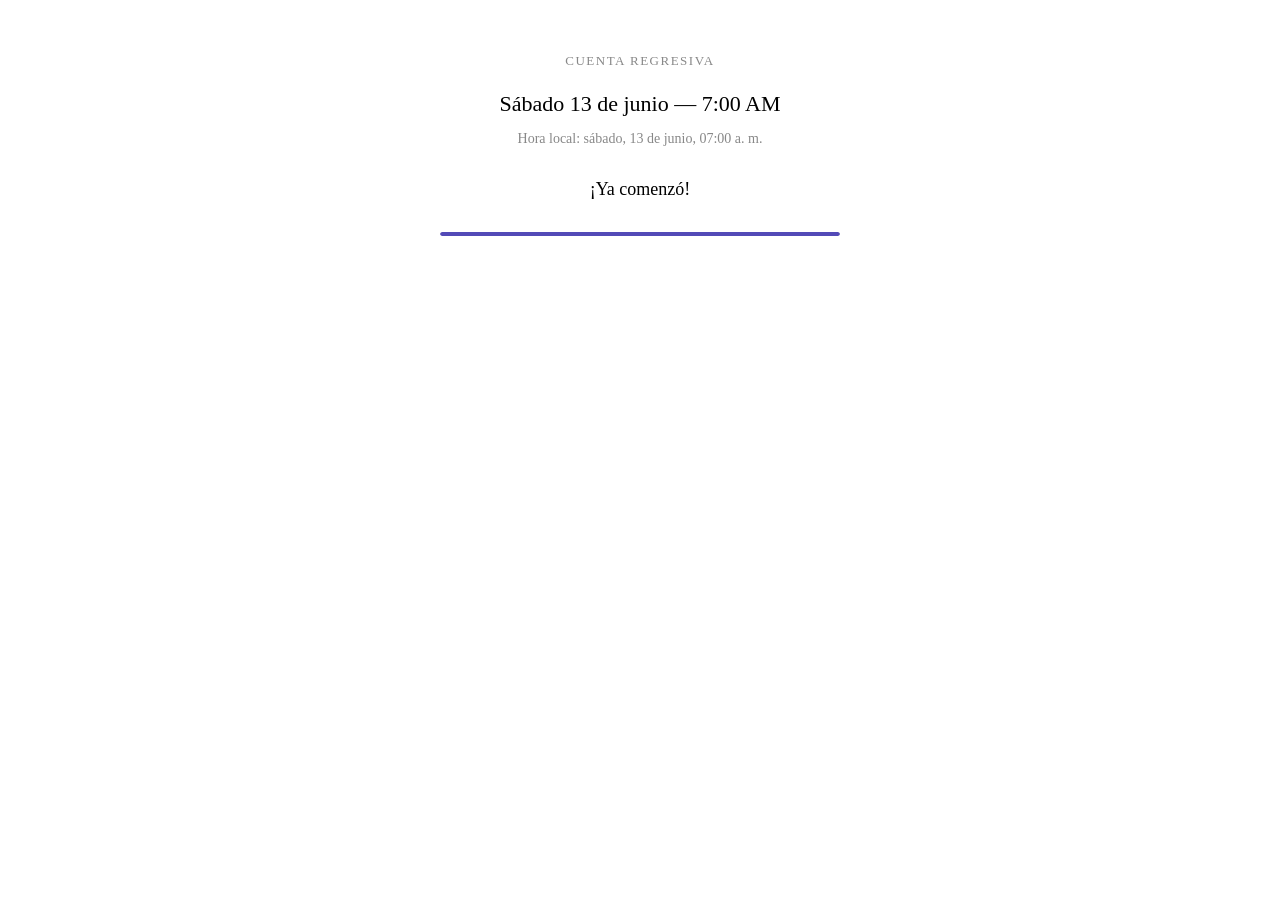
==== index.html @ 5d5aaa9b "a1" ====
<!DOCTYPE html>
<html lang="en">
<head>
    <meta charset="UTF-8">
    <meta name="viewport" content="width=device-width, initial-scale=1.0">
    <title>Melody &#128064;</title>
    <link rel="stylesheet" href="contadorRegresivo.css">
</head>
<body>
    <div class="countdown-wrap">
        <p class="countdown-label">Cuenta regresiva</p>
        <p class="countdown-title">Sábado 13 de junio — 7:00 AM</p>
        <p class="countdown-subtitle" id="local-tz"></p>

        <div class="countdown-grid" id="countdown-grid">
            <div class="countdown-unit"><div class="countdown-number" id="days">--</div><div class="countdown-unit-label">Días</div></div>
            <div class="countdown-unit"><div class="countdown-number" id="hours">--</div><div class="countdown-unit-label">Horas</div></div>
            <div class="countdown-unit"><div class="countdown-number" id="minutes">--</div><div class="countdown-unit-label">Minutos</div></div>
            <div class="countdown-unit"><div class="countdown-number" id="seconds">--</div><div class="countdown-unit-label">Segundos</div></div>
        </div>

        <div class="progress-bar-wrap">
            <div class="progress-bar-bg">
                <div class="progress-bar-fill" id="progress-fill"></div>
            </div>
        </div>
    </div>

    <script src="contadorRegresivo.js"></script>
</body>
</html>
    
</body>
<script src="contadorRegresivo.js"></script>
</html>
---- contadorRegresivo.css ----
.countdown-wrap { padding: 2rem 0; text-align: center; }
.countdown-label { font-size: 13px; color: #888; letter-spacing: 1.5px; text-transform: uppercase; margin-bottom: 0.5rem; }
.countdown-title { font-size: 22px; font-weight: 500; margin-bottom: 0.25rem; }
.countdown-subtitle { font-size: 14px; color: #888; margin-bottom: 2rem; }
.countdown-grid { display: flex; justify-content: center; gap: 16px; flex-wrap: wrap; margin-bottom: 2rem; }
.countdown-unit { background: #fff; border: 1px solid rgba(0,0,0,0.08); border-radius: 12px; padding: 1.25rem 1rem; min-width: 80px; max-width: 120px; flex: 1; }
.countdown-number { font-size: 36px; font-weight: 500; line-height: 1; font-variant-numeric: tabular-nums; }
.countdown-unit-label { font-size: 11px; color: #888; letter-spacing: 1px; text-transform: uppercase; margin-top: 6px; }
.progress-bar-wrap { max-width: 400px; margin: 0 auto; }
.progress-bar-bg { background: #f0f0f0; border-radius: 99px; height: 4px; overflow: hidden; }
.progress-bar-fill { height: 4px; border-radius: 99px; background: #534AB7; transition: width 1s linear; }
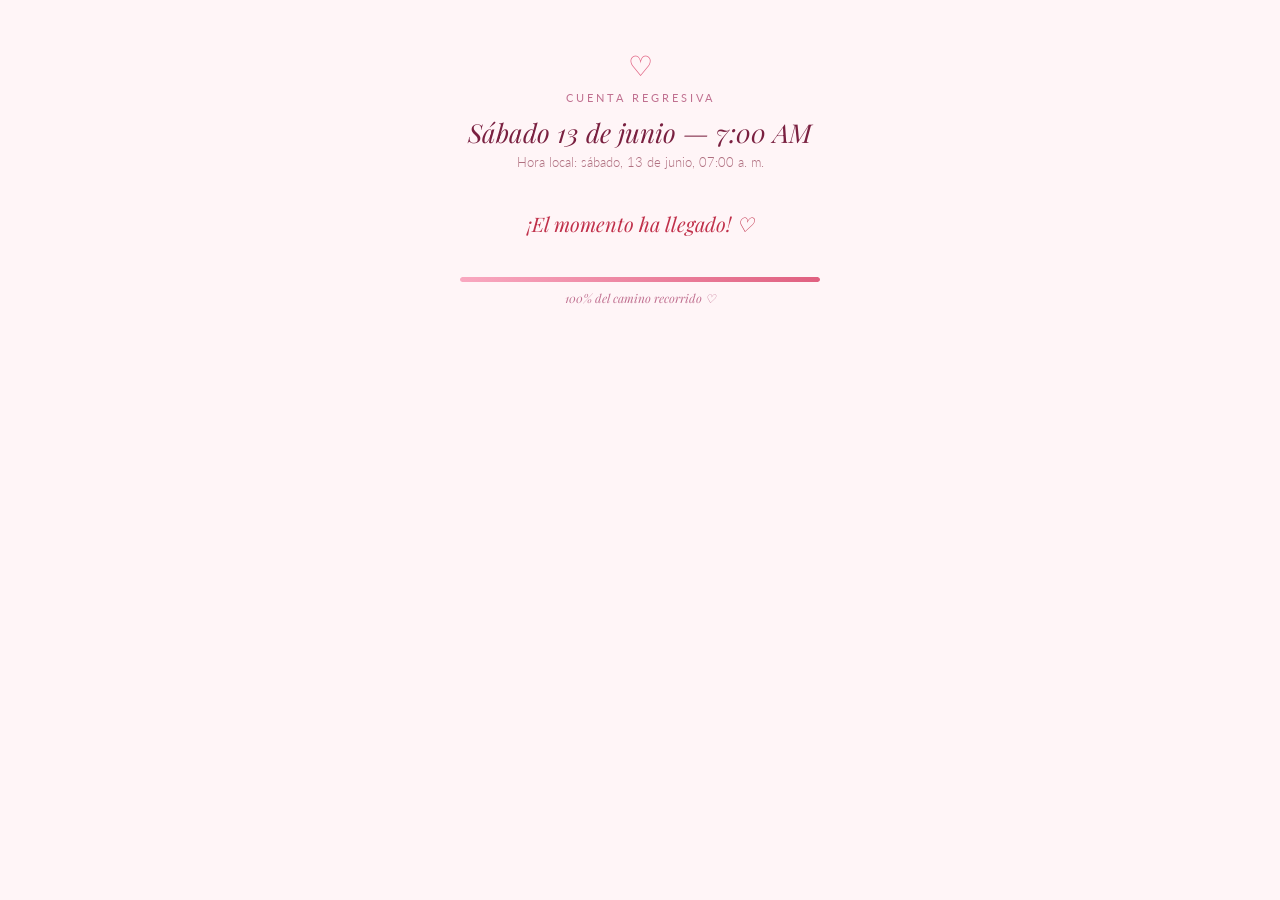
==== commit 4cc98b26: "termiado" ====
--- a/index.html
+++ b/index.html
@@ -1,35 +1,52 @@
 <!DOCTYPE html>
-<html lang="en">
+<html lang="es">
 <head>
     <meta charset="UTF-8">
     <meta name="viewport" content="width=device-width, initial-scale=1.0">
-    <title>Melody &#128064;</title>
+    <title>Melody 👀</title>
+    <link rel="preconnect" href="https://fonts.googleapis.com">
+    <link rel="preconnect" href="https://fonts.gstatic.com" crossorigin>
+    <link href="https://fonts.googleapis.com/css2?family=Playfair+Display:ital,wght@0,400;0,500;1,400&family=Lato:wght@300;400&display=swap" rel="stylesheet">
     <link rel="stylesheet" href="contadorRegresivo.css">
 </head>
 <body>
     <div class="countdown-wrap">
+
+        <div class="petals" id="petals"></div>
+
+        <span class="heart-icon">♡</span>
         <p class="countdown-label">Cuenta regresiva</p>
         <p class="countdown-title">Sábado 13 de junio — 7:00 AM</p>
         <p class="countdown-subtitle" id="local-tz"></p>
 
         <div class="countdown-grid" id="countdown-grid">
-            <div class="countdown-unit"><div class="countdown-number" id="days">--</div><div class="countdown-unit-label">Días</div></div>
-            <div class="countdown-unit"><div class="countdown-number" id="hours">--</div><div class="countdown-unit-label">Horas</div></div>
-            <div class="countdown-unit"><div class="countdown-number" id="minutes">--</div><div class="countdown-unit-label">Minutos</div></div>
-            <div class="countdown-unit"><div class="countdown-number" id="seconds">--</div><div class="countdown-unit-label">Segundos</div></div>
+            <div class="countdown-unit">
+                <div class="countdown-number" id="days">--</div>
+                <div class="countdown-unit-label">Días</div>
+            </div>
+            <div class="countdown-unit">
+                <div class="countdown-number" id="hours">--</div>
+                <div class="countdown-unit-label">Horas</div>
+            </div>
+            <div class="countdown-unit">
+                <div class="countdown-number" id="minutes">--</div>
+                <div class="countdown-unit-label">Minutos</div>
+            </div>
+            <div class="countdown-unit">
+                <div class="countdown-number" id="seconds">--</div>
+                <div class="countdown-unit-label">Segundos</div>
+            </div>
         </div>
 
         <div class="progress-bar-wrap">
             <div class="progress-bar-bg">
                 <div class="progress-bar-fill" id="progress-fill"></div>
             </div>
+            <p class="progress-note" id="progress-note"></p>
         </div>
+
     </div>
 
     <script src="contadorRegresivo.js"></script>
 </body>
-</html>
-    
-</body>
-<script src="contadorRegresivo.js"></script>
 </html>
--- a/contadorRegresivo.css
+++ b/contadorRegresivo.css
@@ -1,11 +1,145 @@
-.countdown-wrap { padding: 2rem 0; text-align: center; }
-.countdown-label { font-size: 13px; color: #888; letter-spacing: 1.5px; text-transform: uppercase; margin-bottom: 0.5rem; }
-.countdown-title { font-size: 22px; font-weight: 500; margin-bottom: 0.25rem; }
-.countdown-subtitle { font-size: 14px; color: #888; margin-bottom: 2rem; }
-.countdown-grid { display: flex; justify-content: center; gap: 16px; flex-wrap: wrap; margin-bottom: 2rem; }
-.countdown-unit { background: #fff; border: 1px solid rgba(0,0,0,0.08); border-radius: 12px; padding: 1.25rem 1rem; min-width: 80px; max-width: 120px; flex: 1; }
-.countdown-number { font-size: 36px; font-weight: 500; line-height: 1; font-variant-numeric: tabular-nums; }
-.countdown-unit-label { font-size: 11px; color: #888; letter-spacing: 1px; text-transform: uppercase; margin-top: 6px; }
-.progress-bar-wrap { max-width: 400px; margin: 0 auto; }
-.progress-bar-bg { background: #f0f0f0; border-radius: 99px; height: 4px; overflow: hidden; }
-.progress-bar-fill { height: 4px; border-radius: 99px; background: #534AB7; transition: width 1s linear; }+@import url('https://fonts.googleapis.com/css2?family=Playfair+Display:ital,wght@0,400;0,500;1,400&family=Lato:wght@300;400&display=swap');
+
+* { box-sizing: border-box; margin: 0; padding: 0; }
+
+body {
+  background: #fff5f7;
+  min-height: 100vh;
+}
+
+.petals {
+  position: absolute;
+  inset: 0;
+  overflow: hidden;
+  pointer-events: none;
+  z-index: 0;
+}
+
+.petal {
+  position: absolute;
+  top: -12%;
+  border-radius: 50% 0 50% 0;
+  opacity: 0.65;
+  transform: rotate(0deg);
+  animation: petalFall linear infinite;
+  filter: blur(0.2px);
+}
+
+@keyframes petalFall {
+  0% { transform: translate3d(0, -10vh, 0) rotate(0deg); opacity: 0; }
+  10% { opacity: 0.7; }
+  100% { transform: translate3d(0, 110vh, 0) rotate(360deg); opacity: 0; }
+}
+
+.countdown-wrap {
+  padding: 3rem 1rem;
+  text-align: center;
+  font-family: 'Lato', sans-serif;
+  position: relative;
+  overflow: hidden;
+  min-height: 100vh;
+  z-index: 1;
+}
+
+.heart-icon {
+  font-size: 28px;
+  color: #e06080;
+  display: block;
+  margin-bottom: 0.5rem;
+}
+
+.countdown-label {
+  font-size: 11px;
+  color: #c07090;
+  letter-spacing: 3px;
+  text-transform: uppercase;
+  margin-bottom: 0.75rem;
+}
+
+.countdown-title {
+  font-family: 'Playfair Display', serif;
+  font-size: 26px;
+  font-weight: 400;
+  font-style: italic;
+  color: #7a2040;
+  margin-bottom: 0.25rem;
+  line-height: 1.3;
+}
+
+.countdown-subtitle {
+  font-size: 13px;
+  color: #b07080;
+  font-weight: 300;
+  margin-bottom: 2.5rem;
+}
+
+.countdown-grid {
+  display: flex;
+  justify-content: center;
+  gap: 14px;
+  flex-wrap: wrap;
+  margin-bottom: 2.5rem;
+}
+
+.countdown-unit {
+  background: #fff;
+  border: 1px solid #f5c0cf;
+  border-radius: 16px;
+  padding: 1.5rem 1rem 1rem;
+  min-width: 80px;
+  max-width: 110px;
+  flex: 1;
+  box-shadow: 0 2px 16px rgba(224, 96, 128, 0.08);
+  position: relative;
+}
+
+.countdown-unit::before {
+  content: '';
+  position: absolute;
+  top: 0; left: 0; right: 0;
+  height: 3px;
+  background: linear-gradient(90deg, #f9a8c0, #e06080);
+  border-radius: 16px 16px 0 0;
+}
+
+.countdown-number {
+  font-family: 'Playfair Display', serif;
+  font-size: 38px;
+  font-weight: 500;
+  line-height: 1;
+  color: #c0304a;
+  font-variant-numeric: tabular-nums;
+}
+
+.countdown-unit-label {
+  font-size: 10px;
+  color: #c07090;
+  letter-spacing: 1.5px;
+  text-transform: uppercase;
+  margin-top: 8px;
+}
+
+.progress-bar-wrap { max-width: 360px; margin: 0 auto; }
+
+.progress-bar-bg {
+  background: #fce4ec;
+  border-radius: 99px;
+  height: 5px;
+  overflow: hidden;
+}
+
+.progress-bar-fill {
+  height: 5px;
+  border-radius: 99px;
+  background: linear-gradient(90deg, #f9a8c0, #e06080);
+  transition: width 1s linear;
+  width: 0%;
+}
+
+.progress-note {
+  font-size: 12px;
+  color: #c07090;
+  margin-top: 8px;
+  font-style: italic;
+  font-family: 'Playfair Display', serif;
+}
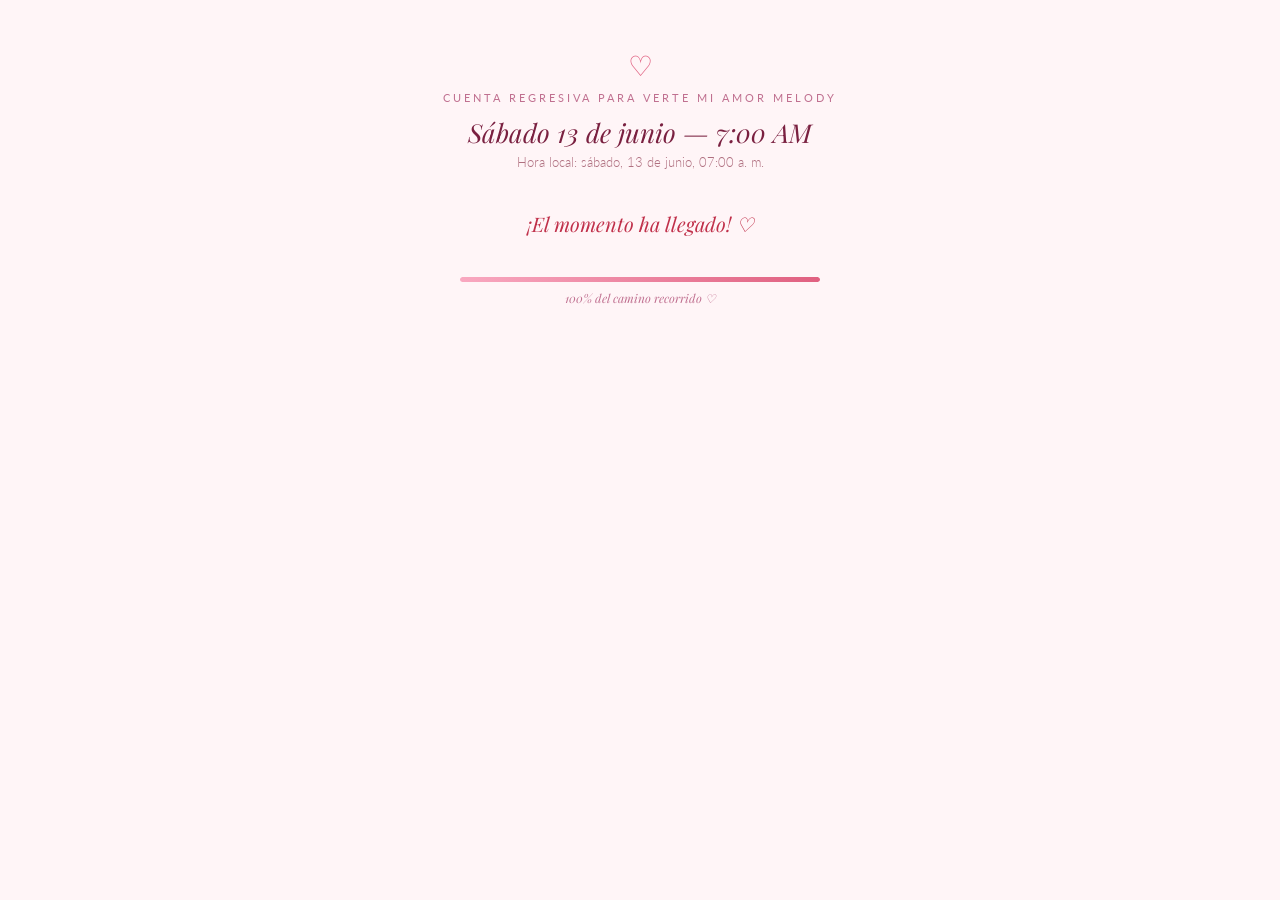
==== commit 0086a154: "ready" ====
--- a/index.html
+++ b/index.html
@@ -15,7 +15,7 @@
         <div class="petals" id="petals"></div>
 
         <span class="heart-icon">♡</span>
-        <p class="countdown-label">Cuenta regresiva</p>
+        <p class="countdown-label">Cuenta regresiva para verte mi Amor Melody</p>
         <p class="countdown-title">Sábado 13 de junio — 7:00 AM</p>
         <p class="countdown-subtitle" id="local-tz"></p>
 
